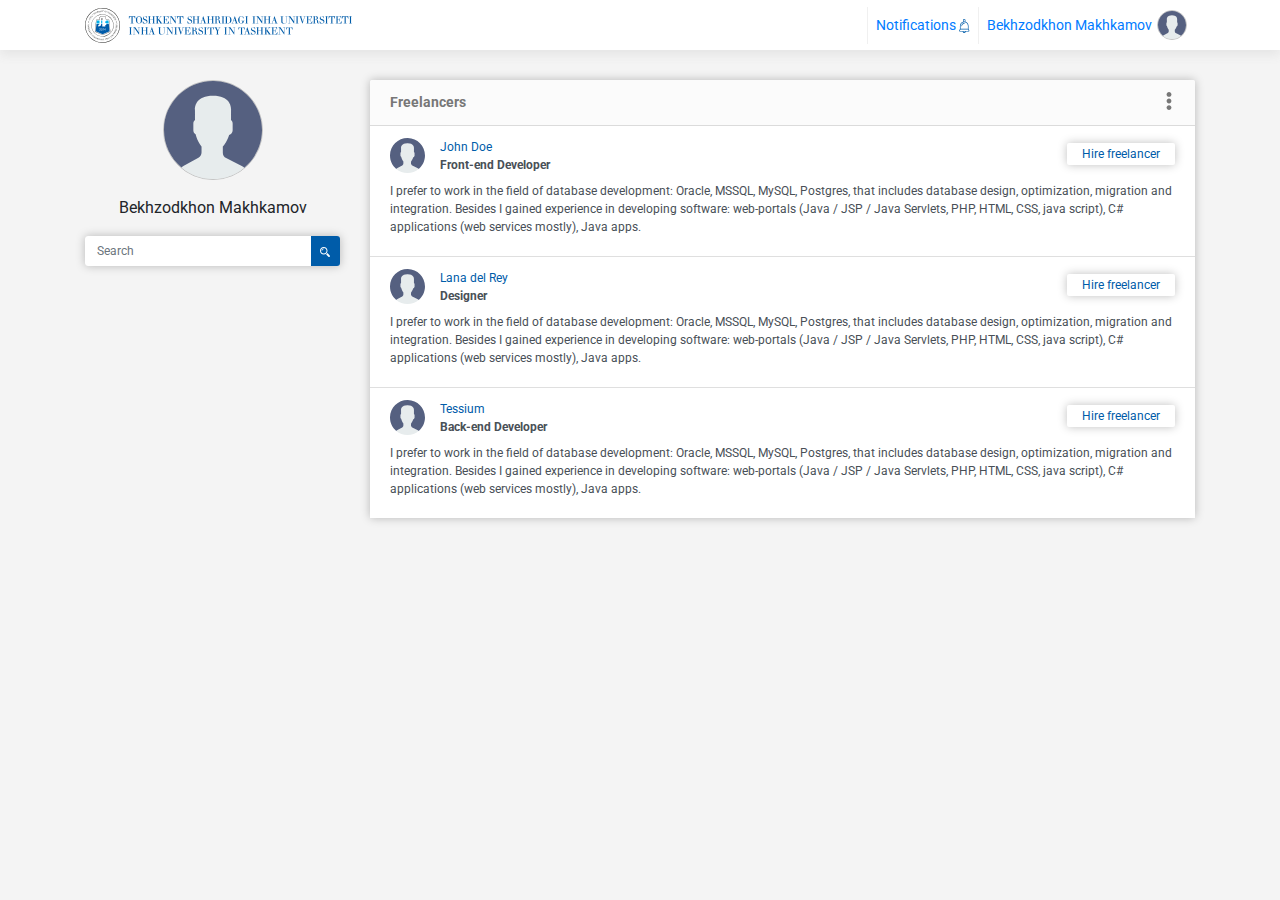
==== index.html @ a6ad2588 "first commit" ====
<!DOCTYPE html>
<html lang="en">
<head>
  <meta charset="UTF-8">
  <meta name="viewport" content="width=device-width, initial-scale=1.0">
  <meta http-equiv="X-UA-Compatible" content="ie=edge">
  <title>IutJobs</title>
  <link rel="shortcut icon" href="data/img/logo_mini.png">
  <link rel="stylesheet" href="https://maxcdn.bootstrapcdn.com/bootstrap/4.3.1/css/bootstrap.min.css">
  <link rel="stylesheet" href="data/css/style.css">
  <script src="https://ajax.googleapis.com/ajax/libs/jquery/3.4.0/jquery.min.js"></script>
  <script src="https://cdnjs.cloudflare.com/ajax/libs/popper.js/1.14.7/umd/popper.min.js"></script>
  <script src="https://maxcdn.bootstrapcdn.com/bootstrap/4.3.1/js/bootstrap.min.js"></script>
</head>
<body>
  <nav class="navbar navbar-expand-sm mainNav">
    <div class="container">
      <!-- Brand -->
      <a class="navbar-brand" href="#">
        <img src="data/img/logo.svg" class="logo" alt="logo">
      </a>
    
      <!-- Links -->
      <ul class="navbar-nav ml-auto">
        <li class="nav-item dropdown">
          <a class="nav-link" href="#" id="navbardrop" data-toggle="dropdown">
              <span> Notifications </span> <img src="data/img/notifyItem.svg" alt="">
          </a>
          <div class="dropdown-menu">
            <a class="dropdown-item" href="#">
              <div class="dropdownImg"><img src="data/img/user.svg" alt=""></div>
              <div class="dropdownContent">
                <p class="dropdownContentTitle">Bekhzodkhon Makhkamov</p>
                <p class="dropdownContentDesc">is interested in your project <br> <span>project title</span> </p>
              </div>
            </a>
            <a class="dropdown-item" href="#">
              <div class="dropdownImg"><img src="data/img/user.svg" alt=""></div>
              <div class="dropdownContent">
                <p class="dropdownContentTitle">Bekhzodkhon Makhkamov</p>
                <p class="dropdownContentDesc">is interested in your project <br> <span>project title</span> </p>
              </div>
            </a>
            <a class="dropdown-item" href="#">
              <div class="dropdownImg"><img src="data/img/user.svg" alt=""></div>
              <div class="dropdownContent">
                <p class="dropdownContentTitle">Bekhzodkhon Makhkamov</p>
                <p class="dropdownContentDesc">is interested in your project <br> <span>project title</span> </p>
              </div>
            </a>
            <div class="viewall-btn">
              <a href="" >view all</a>
            </div>
          </div>
        </li>
        <li class="nav-item user-item">
          <a href="personal.html" class="nav-link"> 
            <span> Bekhzodkhon Makhkamov </span> 
            <div class="userImg">
              <img src="data/img/user.svg" alt="">
            </div>
          </a>
        </li>
      </ul>
    </div>
  </nav>

  <div class="container client">
    <div class="row">
      <div class="col-md-3 clientInfo">
        <div class="UserImage">
          <img src="data/img/user.svg" alt="">
        </div>
        <p class="my-3">Bekhzodkhon Makhkamov</p>
        <form action="">
          <div class="input-group mb-3 search-input">
            <input type="text" class="form-control" placeholder="Search" id="filter" value="">
            <div class="input-group-append">
              <button type="button" class="search-btn"><img src="data/img/magnifier.svg" alt=""></button> 
            </div>
          </div>
          <span id="filter-count"></span>
        </form>
      </div>
      <div class="col-md-9">
        <div class="card">
          <div class="card-header">
            Freelancers

            <button type="button" class="threeDots dropdown" data-toggle="dropdown" aria-label="Left Align">
            </button>

            <div class="dropdown-menu" id="filterOptions">
              <a href="" class="all">
                All
              </a>
              <a class="front-end" href="#">
                Front-end Dev
              </a>
              <a class="back-end" href="#">
                Back-end Dev
              </a>
              <a class="designer" href="#">
                Designer
              </a>
            </div>
          </div>
          <div class="card-body nopadding" id="ourHolder">
            <div class="list-group list-group-flush">
              <a href="personal.html" class="list-group-item list-group-item-action front-end">
                <div class="userTitle">
                  <img width="35" src="data/img/user.svg" class="userImg" alt="">
                  <button class="hireBtn">Hire freelancer</button>
                  <p class="userName">John Doe</p> 
                  <p class="userCategory">Front-end Developer</p>
                </div>
                <p class="userInfo">I prefer to work in the field of database development: Oracle, MSSQL, MySQL, Postgres, that includes database design, optimization, migration and integration. Besides I gained experience in developing software: web-portals (Java / JSP / Java Servlets, PHP, HTML, CSS, java script), C# applications (web services mostly), Java apps.</p>
              </a>
              <a href="personal.html" class="list-group-item list-group-item-action designer">
                <div class="userTitle">
                  <img width="35" src="data/img/user.svg" class="userImg" alt="">
                  <button class="hireBtn">Hire freelancer</button>
                  <p class="userName">Lana del Rey</p> 
                  <p class="userCategory">Designer</p>
                </div>
                <p class="userInfo">I prefer to work in the field of database development: Oracle, MSSQL, MySQL, Postgres, that includes database design, optimization, migration and integration. Besides I gained experience in developing software: web-portals (Java / JSP / Java Servlets, PHP, HTML, CSS, java script), C# applications (web services mostly), Java apps.</p>
              </a>
              <a href="personal.html" class="list-group-item list-group-item-action back-end">
                <div class="userTitle">
                  <img width="35" src="data/img/user.svg" class="userImg" alt="">
                  <button class="hireBtn">Hire freelancer</button>
                  <p class="userName">Tessium</p> 
                  <p class="userCategory">Back-end Developer</p>
                </div>
                <p class="userInfo">I prefer to work in the field of database development: Oracle, MSSQL, MySQL, Postgres, that includes database design, optimization, migration and integration. Besides I gained experience in developing software: web-portals (Java / JSP / Java Servlets, PHP, HTML, CSS, java script), C# applications (web services mostly), Java apps.</p>
              </a>
            </div>
          </div> 
        </div>
      </div>
    </div>
  </div>
  <script src="data/js/index.js"></script>
</body>
</html>
---- data/css/style.css ----
@import url("https://fonts.googleapis.com/css?family=Roboto&display=swap");
body {
  font-family: 'Roboto', sans-serif;
  background: #F4F4F4;
}

.mainNav {
  width: 100%;
  height: 50px;
  background: #fff;
  -webkit-box-shadow: 0 5px 10px #E5E5E5;
          box-shadow: 0 5px 10px #E5E5E5;
  font-family: 'Roboto', sans-serif;
}

.mainNav .navbardrop {
  color: #005CA9;
}

.mainNav .dropdown {
  border-top: none;
  border-right: 1px solid #F0F0F0;
  border-bottom: none;
  border-left: 1px solid  #F0F0F0;
}

.mainNav .navbar-nav {
  -webkit-box-orient: horizontal;
  -webkit-box-direction: normal;
      -ms-flex-direction: row;
          flex-direction: row;
}

.mainNav .nav-link {
  font-size: 14px;
}

.mainNav .userImg {
  width: 30px;
  height: 30px;
  border: 1px solid #C4C4C4;
  background: #E3E3E3;
  float: right;
  margin-left: 5px;
  margin-top: -0.3rem;
  border-radius: 50%;
}

.mainNav .dropdown-menu {
  position: absolute;
}

.mainNav .dropdown-menu .dropdown-item {
  font-size: 9px;
  padding: 10px;
  border-bottom: 1px solid #C4C4C4;
}

.mainNav .dropdown-menu .dropdownImg {
  width: 40px;
  height: 40px;
  border: 1px solid #C4C4C4;
  background: #E3E3E3;
  margin-left: 5px;
  float: left;
  margin-top: -0.3rem;
  border-radius: 50%;
  vertical-align: middle;
  margin-top: 3px;
}

.mainNav .dropdown-menu .dropdownContent {
  margin-left: 55px;
  font-size: 11px;
}

.mainNav .dropdown-menu .dropdownContentTitle {
  color: #333333;
  font-weight: 600;
  margin: 0;
}

.mainNav .dropdown-menu .dropdownContentDesc {
  color: #555;
  margin: 0;
}

.mainNav .dropdown-menu .dropdownContentDesc span {
  font-weight: bold;
  color: #005CA9;
}

.mainNav .dropdown-menu .viewall-btn {
  text-align: center;
  position: relative;
  margin: 0 auto;
  padding: 8px 5px 0 5px;
}

.mainNav .dropdown-menu .viewall-btn a {
  text-transform: uppercase;
  font-size: 12px;
  font-weight: bold;
  text-decoration: none;
  color: #333333;
}

.client {
  margin-top: 30px;
}

.client .clientInfo {
  text-align: center;
}

.client .clientInfo .UserImage {
  border-radius: 50%;
  width: 100px;
  position: relative;
  margin: 0 auto;
  height: 100px;
  background: #E3E3E3;
  border: 1px solid #C4C4C4;
}

.client .clientInfo .UserImage img {
  width: 100%;
}

.client .clientInfo .search-input {
  -webkit-box-shadow: 0 0 10px rgba(0, 0, 0, 0.25);
          box-shadow: 0 0 10px rgba(0, 0, 0, 0.25);
  height: 30px;
  overflow: hidden;
  border-radius: 3px;
}

.client .clientInfo .search-input input {
  height: 30px;
  font-size: 12px;
  border: none;
}

.client .clientInfo .search-input button {
  border: none;
  background: #005CA9;
  width: 30px;
  padding: 3px 10px;
}

.client .clientInfo .search-input button img {
  width: 100%;
}

.client .clientInfo #filter-count {
  font-size: 14px;
}

.client .card {
  border-radius: 2px;
  border: none;
  -webkit-box-shadow: 0 0 10px rgba(0, 0, 0, 0.25);
          box-shadow: 0 0 10px rgba(0, 0, 0, 0.25);
}

.client .card-header {
  background: #FBFBFB;
  font-weight: bold;
  color: #777777;
  font-size: 14px;
}

.client .card-header .threeDots {
  float: right;
  background: transparent url(../img/more.svg);
  border: none;
  height: 18px;
  outline: none;
  background-size: cover;
  background-repeat: no-repeat;
  background-position: center;
}

.client .card-header .dropdown-menu {
  font-size: 12px;
  width: -webkit-max-content;
  width: -moz-max-content;
  width: max-content;
}

.client .card-header .dropdown-menu a {
  display: block;
  padding: 2px 15px;
  text-decoration: none;
  font-size: 14px;
}

.client .card .userTitle {
  font-size: 12px;
}

.client .card .userTitle .userImg {
  float: left;
}

.client .card .userTitle p {
  padding: 0;
  margin: 0 50px;
}

.client .card .userTitle .userName {
  color: #005CA9;
}

.client .card .userTitle .userCategory {
  font-weight: bold;
}

.client .card .userTitle .hireBtn {
  float: right;
  border: none;
  background: #fff;
  -webkit-box-shadow: 0 0 10px rgba(0, 0, 0, 0.25);
          box-shadow: 0 0 10px rgba(0, 0, 0, 0.25);
  padding: 2px 15px;
  color: #005CA9;
  border-radius: 2px;
  margin: 5px 0;
}

.client .card .userInfo {
  margin: 8px 0;
  font-size: 12px;
}

.nopadding {
  padding: 0 !important;
  margin: 0 !important;
}

@media only screen and (max-width: 768px) and (orientation: landscape) {
  .nav-link span {
    display: none;
  }
  .mainNav .dropdown {
    width: -webkit-max-content;
    width: -moz-max-content;
    width: max-content;
    padding: 0 10px;
  }
  .mainNav {
    padding: 0 1rem;
  }
}

@media only screen and (max-width: 768px) and (orientation: portrait) {
  .navbar-brand {
    width: 70%;
  }
  .navbar-brand img {
    width: 300px;
  }
  .nav-link span {
    display: none;
  }
  .mainNav .dropdown {
    width: -webkit-max-content;
    width: -moz-max-content;
    width: max-content;
    padding: 0 10px;
  }
  .nav-item {
    display: inline;
  }
  .mainNav {
    padding: 0 1rem;
  }
  .mainNav .dropdown-menu {
    right: 0;
    left: inherit;
  }
}

@media only screen and (max-width: 567px) and (orientation: portrait) {
  .navbar-brand {
    width: 70%;
  }
  .navbar-brand img {
    width: 100%;
  }
}
/*# sourceMappingURL=style.css.map */
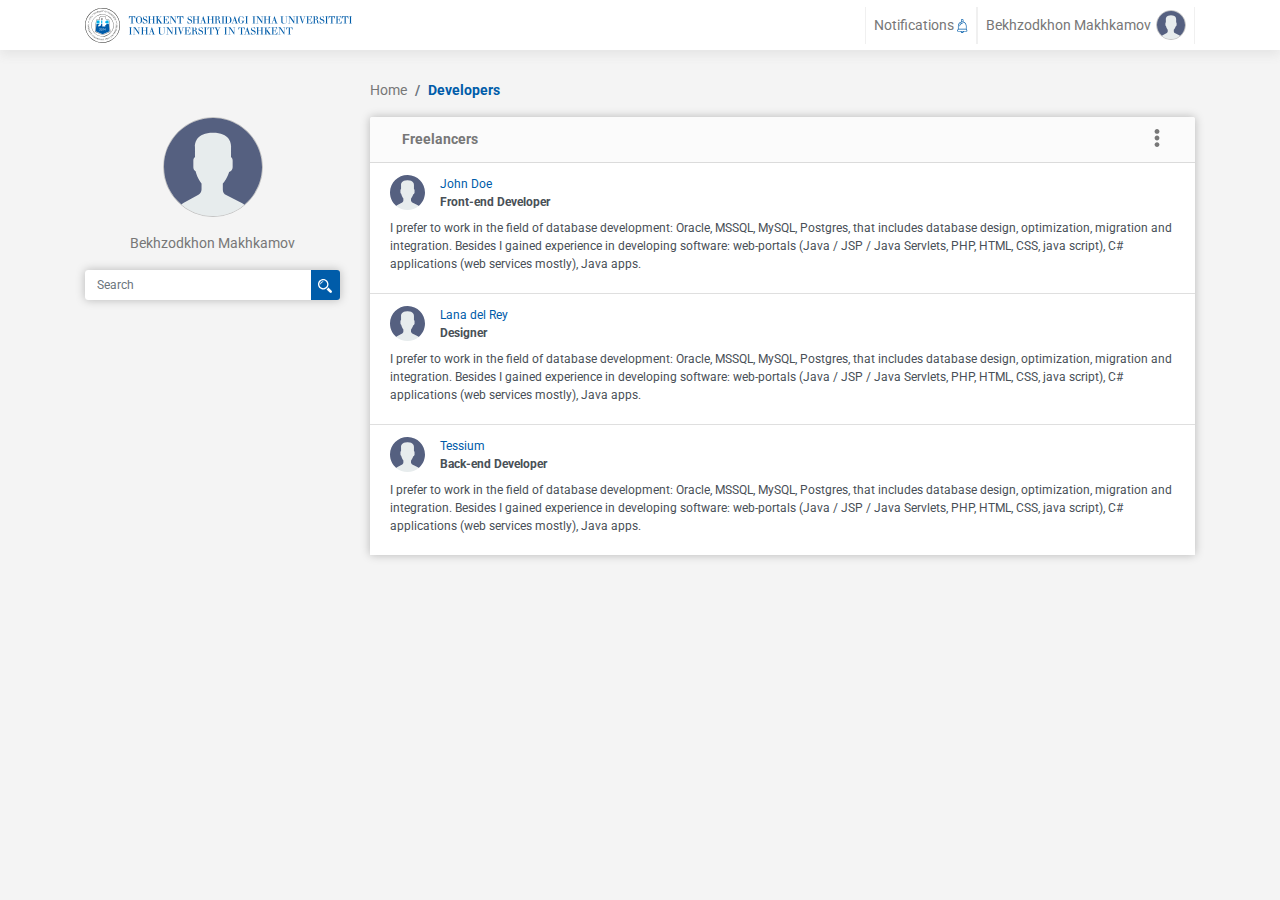
==== commit 90b49234: "some changes" ====
--- a/index.html
+++ b/index.html
@@ -53,19 +53,38 @@
             </div>
           </div>
         </li>
-        <li class="nav-item user-item">
-          <a href="personal.html" class="nav-link"> 
+        <li class="nav-item user-item dropdown">
+          <a class="nav-link" href="#" id="navbardrop" data-toggle="dropdown"> 
             <span> Bekhzodkhon Makhkamov </span> 
             <div class="userImg">
               <img src="data/img/user.svg" alt="">
             </div>
           </a>
+          <div class="dropdown-menu userDropdown">
+            <a class="dropdown-item" href="#">
+              Profile
+            </a>
+            <a class="dropdown-item" href="#">
+              Dashboard
+            </a>
+            <a class="dropdown-item" href="#">
+              Log out
+            </a>
+          </div>
         </li>
       </ul>
     </div>
   </nav>
 
   <div class="container client">
+    <div class="row">
+      <div class="col-md-6 offset-md-3">
+        <ul class="breadcrumb">
+          <li class="breadcrumb-item"><a href="#">Home</a></li>
+          <li class="breadcrumb-item active">Developers</li>
+        </ul>
+      </div>
+    </div>
     <div class="row">
       <div class="col-md-3 clientInfo">
         <div class="UserImage">
@@ -110,7 +129,6 @@
               <a href="personal.html" class="list-group-item list-group-item-action front-end">
                 <div class="userTitle">
                   <img width="35" src="data/img/user.svg" class="userImg" alt="">
-                  <button class="hireBtn">Hire freelancer</button>
                   <p class="userName">John Doe</p> 
                   <p class="userCategory">Front-end Developer</p>
                 </div>
@@ -119,7 +137,6 @@
               <a href="personal.html" class="list-group-item list-group-item-action designer">
                 <div class="userTitle">
                   <img width="35" src="data/img/user.svg" class="userImg" alt="">
-                  <button class="hireBtn">Hire freelancer</button>
                   <p class="userName">Lana del Rey</p> 
                   <p class="userCategory">Designer</p>
                 </div>
@@ -128,7 +145,6 @@
               <a href="personal.html" class="list-group-item list-group-item-action back-end">
                 <div class="userTitle">
                   <img width="35" src="data/img/user.svg" class="userImg" alt="">
-                  <button class="hireBtn">Hire freelancer</button>
                   <p class="userName">Tessium</p> 
                   <p class="userCategory">Back-end Developer</p>
                 </div>
@@ -141,5 +157,6 @@
     </div>
   </div>
   <script src="data/js/index.js"></script>
+  
 </body>
 </html>--- a/data/css/style.css
+++ b/data/css/style.css
@@ -24,6 +24,16 @@
   border-left: 1px solid  #F0F0F0;
 }
 
+.mainNav .dropdown .userDropdown a.dropdown-item {
+  font-size: 14px;
+  border-bottom: none;
+}
+
+.mainNav .dropdown .userDropdown a.dropdown-item:nth-child(2) {
+  border-top: 1px solid #ddd;
+  border-bottom: 1px solid #ddd;
+}
+
 .mainNav .navbar-nav {
   -webkit-box-orient: horizontal;
   -webkit-box-direction: normal;
@@ -33,6 +43,11 @@
 
 .mainNav .nav-link {
   font-size: 14px;
+  color: #777777;
+}
+
+.mainNav .nav-link:hover {
+  color: #005CA9;
 }
 
 .mainNav .userImg {
@@ -105,12 +120,216 @@
   color: #333333;
 }
 
+.upload textarea {
+  resize: none;
+  min-height: 100px;
+}
+
+.upload .bootstrap-select:not([class*="col-"]):not([class*="form-control"]):not(.input-group-btn) {
+  width: 100%;
+  height: 30px;
+}
+
+.upload .bootstrap-select > .dropdown-toggle.bs-placeholder, .upload .btn-light {
+  height: 30px;
+  border: 1px solid #ced4da;
+  background: none;
+  color: #777777;
+}
+
+.upload .bootstrap-select .dropdown-toggle .filter-option {
+  padding: 4px 15px;
+  font-size: 14px;
+}
+
+.upload .bootstrap-select .dropdown-menu.inner {
+  font-size: 14px;
+}
+
+.memberlist .marked {
+  color: #005CA9 !important;
+}
+
+.memberlist .getContact {
+  color: #fff;
+  background: #005CA9;
+  border: 1px solid #005CA9;
+  padding: 5px 25px;
+  border-radius: 2px;
+}
+
+button.main-btn {
+  border-radius: 3px;
+  font-size: 14px;
+  border: 1px solid #005CA9;
+  background: #005CA9;
+  color: #fff;
+  font-weight: bold;
+  margin: 5px 0;
+  -webkit-transition: all .3s;
+  transition: all .3s;
+  padding: 5px 30px;
+}
+
+button.main-btn:hover {
+  background: #fff;
+  color: #005CA9;
+}
+
+.starrating > input {
+  display: none;
+}
+
+/* Remove radio buttons */
+.starrating > label:before {
+  content: "\2605";
+  /* Star */
+  margin: 2px;
+  font-size: 3em;
+  font-family: FontAwesome;
+  display: inline-block;
+}
+
+.starrating > label {
+  color: #777;
+  /* Start color when not clicked */
+}
+
+.starrating > input:checked ~ label {
+  color: #ffca08;
+}
+
+/* Set yellow color when star checked */
+.starrating > input:hover ~ label {
+  color: #ffca08;
+}
+
+/* Set yellow color when star hover */
+.personalInfo {
+  font-size: 14px;
+}
+
+.personalInfo p {
+  color: #777777 !important;
+}
+
+.personalInfoTitle {
+  font-weight: bold;
+  margin: 10px 0;
+}
+
+.personal .card-center {
+  font-weight: normal !important;
+}
+
+.personal .card-center a {
+  text-decoration: underline;
+}
+
+.personal .card-right .outline-disable-btn {
+  border: 1px solid #777;
+  color: #777777;
+}
+
+.personal .card-right .outline-disable-btn:hover {
+  background: #777777;
+  color: #fff;
+}
+
+.personal .card-right .outline-danger-btn {
+  border-color: #EA3333;
+  color: #EA3333;
+}
+
+.personal .card-right .outline-danger-btn:hover {
+  background: #EA3333;
+  color: #fff;
+}
+
+.personal .card-right button {
+  border-radius: 3px;
+  width: 100%;
+  font-size: 13px;
+  border: 1px solid #005CA9;
+  background: none;
+  color: #005CA9;
+  font-weight: bold;
+  margin: 5px 0;
+  -webkit-transition: all .3s;
+  transition: all .3s;
+  padding: 5px 0;
+}
+
+.personal .card-right button:hover {
+  background: #005CA9;
+  color: #fff;
+}
+
+.personal .card-right button.hire-btn {
+  color: #fff;
+  background: #005CA9;
+}
+
+.personal .card-right button.hire-btn:hover {
+  background: #fff;
+  color: #005CA9;
+}
+
+.myModal {
+  color: #777777;
+  font-size: 14px;
+}
+
+.myModal button.close {
+  font-size: 20px;
+}
+
+.myModal .modal-title {
+  vertical-align: middle;
+  font-weight: bold;
+  font-size: 14px;
+}
+
+.myModal button.btn {
+  color: #fff;
+  background: #777777;
+  font-size: 14px;
+  width: 70px;
+}
+
 .client {
+  color: #777;
   margin-top: 30px;
+}
+
+.client .breadcrumb {
+  background: none;
+  font-size: 14px;
+  padding: 0;
+}
+
+.client .breadcrumb a {
+  color: #777777;
+}
+
+.client .breadcrumb .active {
+  color: #005CA9;
+  font-weight: bold;
 }
 
 .client .clientInfo {
   text-align: center;
+  color: #777777;
+}
+
+.client .clientInfo p {
+  font-size: 14px;
+  padding: 0;
+  margin-bottom: 0;
+}
+
+.client .clientInfo p:first-child {
+  font-weight: bold;
 }
 
 .client .clientInfo .UserImage {
@@ -145,7 +364,7 @@
   border: none;
   background: #005CA9;
   width: 30px;
-  padding: 3px 10px;
+  padding: 0px 8px;
 }
 
 .client .clientInfo .search-input button img {
@@ -163,7 +382,17 @@
           box-shadow: 0 0 10px rgba(0, 0, 0, 0.25);
 }
 
+.client .card-body {
+  padding: .75rem 2rem;
+}
+
+.client .card-body .form-control {
+  height: 30px;
+  font-size: 14px;
+}
+
 .client .card-header {
+  padding: .75rem 2rem;
   background: #FBFBFB;
   font-weight: bold;
   color: #777777;
@@ -233,9 +462,306 @@
   font-size: 12px;
 }
 
+.projectList {
+  font-size: 14px;
+}
+
+.projectList .list-group-item {
+  padding: 0.75rem 2rem;
+}
+
+.projectList .list-group-item:hover .title {
+  color: #005CA9;
+  text-decoration: underline;
+}
+
+.techInfo {
+  list-style: none;
+  margin: 0;
+  padding: 0;
+  font-size: 12px;
+}
+
+.techInfo li {
+  margin: 0 10px 0 0;
+  background: #E5E5E5;
+  padding: 2px 20px;
+  color: #777777;
+  border-radius: 20px;
+  display: inline-block;
+}
+
+.techInfo li:hover {
+  color: #fff;
+  background: #36C8D9;
+}
+
+.projectHeader ul {
+  position: relative;
+  list-style: none;
+  margin: 0;
+  padding: 0;
+  font-size: 12px;
+}
+
+.projectHeader ul li:not(.title) {
+  color: #fff;
+  font-size: 12px;
+  margin: 0 5px;
+  display: inline-block;
+  border-radius: 20px;
+  background: #005CA9;
+  padding: 2px 20px;
+}
+
+.projectHeader ul .title {
+  font-size: 14px;
+  margin-right: 10px;
+  display: inline-block;
+  margin-left: 0;
+  font-weight: bold;
+  color: #333333;
+}
+
+.avatar {
+  position: relative;
+}
+
+.custom-file-input1 {
+  margin: 20px 0;
+  color: transparent;
+}
+
+.custom-file-input1::-webkit-file-upload-button {
+  visibility: hidden;
+}
+
+.custom-file-input1::before {
+  position: absolute;
+  left: 50%;
+  -webkit-transform: translateX(-50%);
+          transform: translateX(-50%);
+  content: 'Change avatar';
+  color: #777777;
+  display: inline-block;
+  background: none;
+  border-radius: 3px;
+  font-weight: bold;
+  padding: 5px 8px;
+  outline: none;
+  white-space: nowrap;
+  -webkit-user-select: none;
+  cursor: pointer;
+  text-shadow: 1px 1px #fff;
+  font-weight: 700;
+  font-size: 10pt;
+}
+
+.custom-file-input1:hover::before {
+  border-color: black;
+}
+
+.custom-file-input1:active {
+  outline: 0;
+}
+
+.custom-file-input1:active::before {
+  background: -webkit-linear-gradient(top, #e3e3e3, #f9f9f9);
+}
+
+.settings button.danger {
+  height: 30px;
+  padding: 2px 25px;
+}
+
+.settings .table td:last-child {
+  width: 100px;
+}
+
+.settings button.save {
+  padding: 2px 50px;
+  font-size: 14px;
+  color: #fff;
+  background: #005CA9;
+  border: 1px solid transparent;
+  -webkit-transition: all .2s;
+  transition: all .2s;
+  border-radius: 2px;
+}
+
+.settings button.save:hover {
+  color: #005CA9;
+  background: #fff;
+  border-color: #005CA9;
+}
+
+.settings .bootstrap-select {
+  width: 100% !important;
+  border: 1px solid #ddd;
+  border-radius: 5px;
+  margin-bottom: 15px;
+}
+
+.settings .bootstrap-select button {
+  padding: 3px 10px;
+  outline: none;
+}
+
+.settings .bootstrap-select .dropdown-menu {
+  font-size: 14px;
+}
+
+.settings .bootstrap-select .dropdown-menu input {
+  height: 30px;
+  padding: 5px 10px;
+  outline: none !important;
+  -webkit-box-shadow: none;
+          box-shadow: none;
+}
+
+.settings .bootstrap-select .dropdown-toggle .filter-option-inner-inner {
+  font-size: 14px;
+}
+
+.settings textarea {
+  resize: none;
+  width: 100%;
+  height: 100px;
+  background: #FBFBFB;
+  border: 1px solid #E5E5E5;
+  border-radius: 4px;
+}
+
+.landing .nav-link {
+  font-size: 12px;
+  text-transform: capitalize;
+  border: 1px solid #005CA9;
+  padding: 2px 20px !important;
+  margin: 0 5px;
+  border-radius: 3px;
+  -webkit-transition: all .2s;
+  transition: all .2s;
+}
+
+.landing .sign {
+  color: #fff;
+  background: #005CA9;
+}
+
+.landing .sign:hover {
+  color: #005CA9;
+  background: #fff;
+}
+
+.landing .login {
+  color: #005CA9;
+}
+
+.landing .login:hover {
+  color: #fff;
+  background: #005CA9;
+}
+
+.forgot {
+  padding: 10px 0;
+  text-decoration: none !important;
+  color: #005CA9;
+  font-weight: bold;
+}
+
+#signIn h3, #signUp h3 {
+  color: #333;
+  font-weight: bold;
+}
+
+#signIn .form-control, #signUp .form-control {
+  height: 30px;
+  font-size: 14px;
+}
+
+.landing-main {
+  background: url(../img/back.svg);
+  width: 100%;
+  height: 100vh;
+  background-repeat: no-repeat;
+  background-size: contain;
+  background-position: center 100%;
+}
+
+.landing-main .centered {
+  top: 52%;
+  position: fixed;
+  left: 50%;
+  -webkit-transform: translate(-50%, -50%);
+          transform: translate(-50%, -50%);
+}
+
+.landing-main h2 {
+  display: inline-block;
+  text-align: center;
+  position: relative;
+  margin: 0 auto;
+}
+
+.landing-main .marked {
+  color: #fff;
+  background: #005CA9;
+  padding: 2px 10px;
+}
+
+.landing-main img {
+  max-width: 400px;
+}
+
+.landing-main button {
+  outline: none;
+  margin: 20px 0;
+  border: 2px solid transparent;
+  background: #fff;
+  border-radius: 40px;
+  padding: 5px 20px;
+  color: #005CA9;
+  font-weight: bold;
+  -webkit-transition: all .2s;
+  transition: all .2s;
+}
+
+.landing-main button:hover {
+  color: #fff;
+  background: #005CA9;
+  border-color: #fff;
+}
+
+.landing-main p span {
+  display: block;
+  color: #005CA9;
+  font-size: 20px;
+}
+
 .nopadding {
   padding: 0 !important;
   margin: 0 !important;
+}
+
+@media only screen and (max-width: 990px) and (orientation: landscape) {
+  .landing-main h2 {
+    font-size: 1.5em;
+  }
+  .landing-main p {
+    margin: 0;
+    font-size: 0.9rem;
+  }
+  .landing-main p span {
+    font-size: 0.9rem;
+    display: initial;
+  }
+  .landing-main button {
+    padding: 3px 10px;
+    font-size: 12px;
+  }
+  .landing-main img {
+    max-width: 180px;
+  }
 }
 
 @media only screen and (max-width: 768px) and (orientation: landscape) {
@@ -251,9 +777,33 @@
   .mainNav {
     padding: 0 1rem;
   }
+  .card {
+    margin: 5px 0;
+  }
+  .landing-main h2 {
+    font-size: 1em;
+  }
+  .landing-main p {
+    margin: 0;
+    font-size: 0.7rem;
+  }
+  .landing-main p span {
+    font-size: 0.7rem;
+    display: initial;
+  }
+  .landing-main button {
+    padding: 1px 5px;
+    font-size: 12px;
+  }
+  .landing-main img {
+    max-width: 150px;
+  }
 }
 
 @media only screen and (max-width: 768px) and (orientation: portrait) {
+  .card {
+    margin: 5px 0;
+  }
   .navbar-brand {
     width: 70%;
   }
@@ -288,5 +838,27 @@
   .navbar-brand img {
     width: 100%;
   }
+  .landing .navbar-brand {
+    width: 150px;
+  }
+  .landing .nav-link {
+    margin: 0 2px;
+    font-size: 10px;
+    padding: 0 10px !important;
+  }
+  .landing-main h2 {
+    font-size: 1.5em;
+  }
+  .landing-main p {
+    margin: 15px 0;
+    font-size: 0.9rem;
+  }
+  .landing-main p span {
+    font-size: 0.9rem;
+    display: initial;
+  }
+  .landing-main img {
+    max-width: 280px;
+  }
 }
 /*# sourceMappingURL=style.css.map */